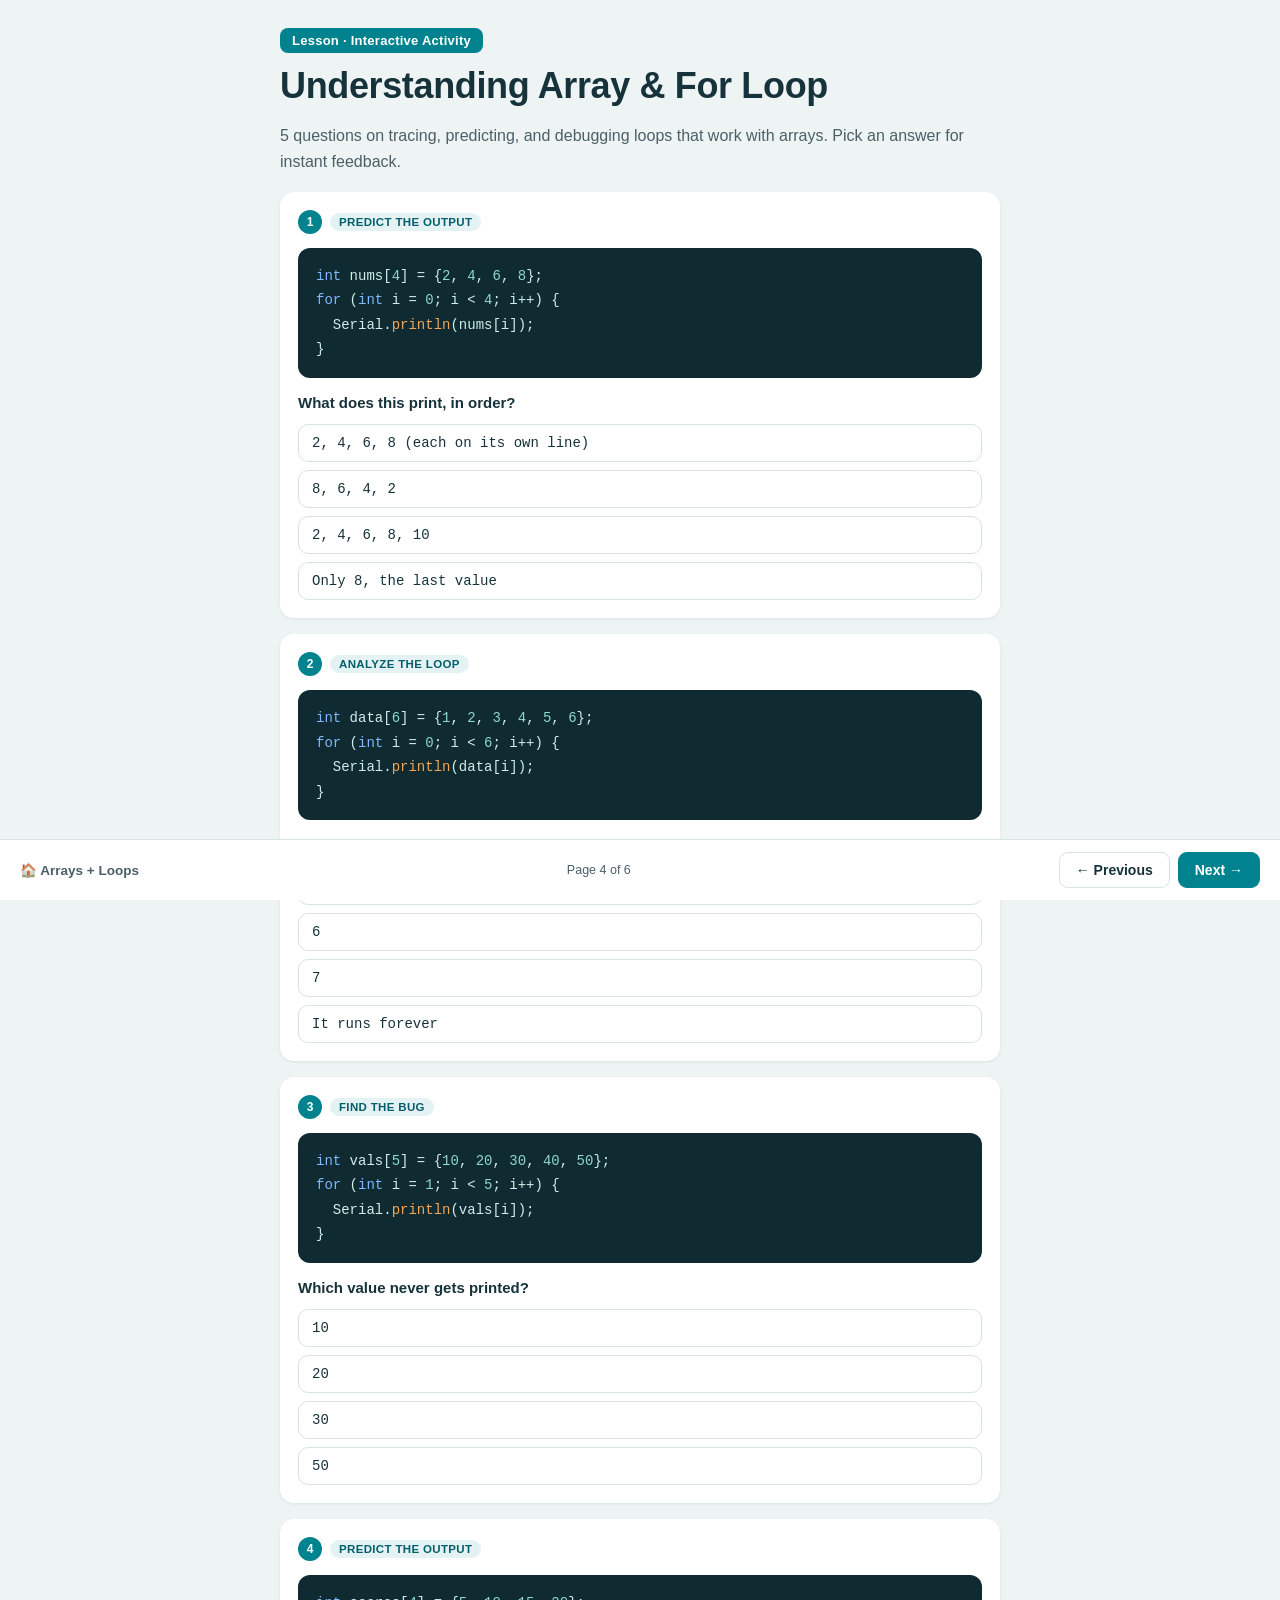
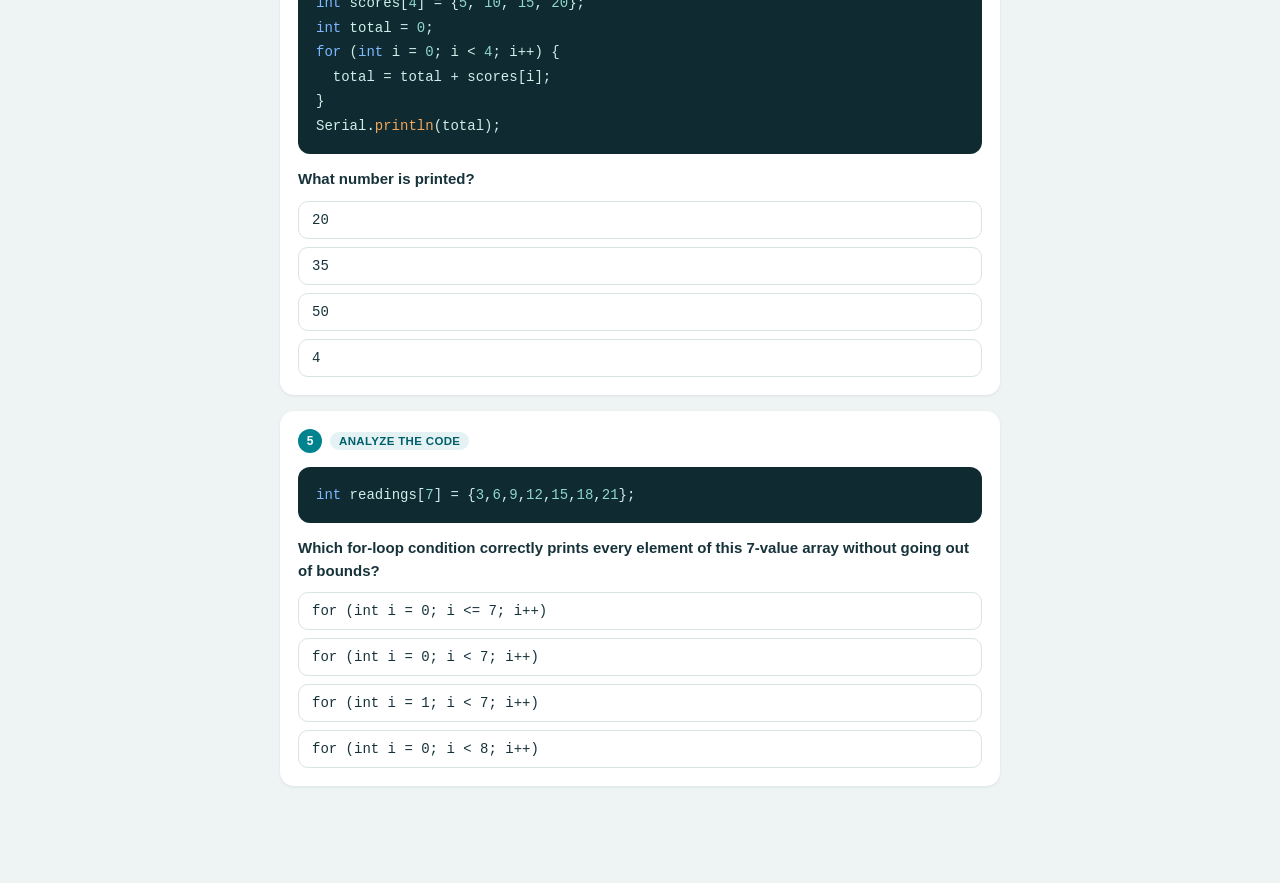
==== activity-array-loop.html @ ba09ce3c "Add files via upload" ====
<!DOCTYPE html>
<html lang="en">
<head>
<meta charset="UTF-8">
<meta name="viewport" content="width=device-width, initial-scale=1, viewport-fit=cover">
<title>Understanding Array & For Loop — Arrays with Loops</title>
<link rel="stylesheet" href="style.css">
</head>
<body>
<div class="wrap">
  <span class="eyebrow">Lesson · Interactive Activity</span>
  <h1>Understanding Array &amp; For Loop</h1>
  <p class="sub">5 questions on tracing, predicting, and debugging loops that work with arrays. Pick an answer for instant feedback.</p>
  <div id="quiz"></div>
</div>
<nav class="pagenav">
  <a class="home" href="index.html">🏠 Arrays + Loops</a>
  <span class="progress">Page 4 of 6</span>
  <div class="links">
    <a class="navbtn" href="syntax.html">← Previous</a>
    <a class="navbtn primary" href="encapsulation-definition.html">Next →</a>
  </div>
</nav>

<script>
(function(){
  var questions = [
    { tag:"Predict the Output",
      code:'<span class="kw">int</span> nums[<span class="num">4</span>] = {<span class="num">2</span>, <span class="num">4</span>, <span class="num">6</span>, <span class="num">8</span>};\n<span class="kw">for</span> (<span class="kw">int</span> i = <span class="num">0</span>; i &lt; <span class="num">4</span>; i++) {\n  Serial.<span class="fn">println</span>(nums[i]);\n}',
      q:"What does this print, in order?",
      options:["2, 4, 6, 8 (each on its own line)","8, 6, 4, 2","2, 4, 6, 8, 10","Only 8, the last value"], correct:0,
      good:"Correct! The loop starts at i=0 and prints each element in order until i reaches 4.",
      bad:"Not quite. i starts at 0 and increases by 1 each time, printing nums[0] through nums[3] in order: 2, 4, 6, 8." },

    { tag:"Analyze the Loop",
      code:'<span class="kw">int</span> data[<span class="num">6</span>] = {<span class="num">1</span>, <span class="num">2</span>, <span class="num">3</span>, <span class="num">4</span>, <span class="num">5</span>, <span class="num">6</span>};\n<span class="kw">for</span> (<span class="kw">int</span> i = <span class="num">0</span>; i &lt; <span class="num">6</span>; i++) {\n  Serial.<span class="fn">println</span>(data[i]);\n}',
      q:"How many times does the loop body run?",
      options:["5","6","7","It runs forever"], correct:1,
      good:"Correct! i takes the values 0 through 5 — that's 6 repeats, matching the array's 6 elements.",
      bad:"Not quite. i runs from 0 up to (but not including) 6 — that's 0,1,2,3,4,5, which is 6 repeats." },

    { tag:"Find the Bug",
      code:'<span class="kw">int</span> vals[<span class="num">5</span>] = {<span class="num">10</span>, <span class="num">20</span>, <span class="num">30</span>, <span class="num">40</span>, <span class="num">50</span>};\n<span class="kw">for</span> (<span class="kw">int</span> i = <span class="num">1</span>; i &lt; <span class="num">5</span>; i++) {\n  Serial.<span class="fn">println</span>(vals[i]);\n}',
      q:"Which value never gets printed?",
      options:["10","20","30","50"], correct:0,
      good:"Correct! The loop starts at i=1 instead of i=0, so vals[0] (which is 10) gets skipped entirely.",
      bad:"Not quite. Since i starts at 1, not 0, the loop skips index 0 — the value 10 is never printed." },

    { tag:"Predict the Output",
      code:'<span class="kw">int</span> scores[<span class="num">4</span>] = {<span class="num">5</span>, <span class="num">10</span>, <span class="num">15</span>, <span class="num">20</span>};\n<span class="kw">int</span> total = <span class="num">0</span>;\n<span class="kw">for</span> (<span class="kw">int</span> i = <span class="num">0</span>; i &lt; <span class="num">4</span>; i++) {\n  total = total + scores[i];\n}\nSerial.<span class="fn">println</span>(total);',
      q:"What number is printed?",
      options:["20","35","50","4"], correct:2,
      good:"Correct! The loop adds every element to total: 5 + 10 + 15 + 20 = 50.",
      bad:"Not quite. The loop adds all four values together: 5 + 10 + 15 + 20 = 50." },

    { tag:"Analyze the Code",
      code:'<span class="kw">int</span> readings[<span class="num">7</span>] = {<span class="num">3</span>,<span class="num">6</span>,<span class="num">9</span>,<span class="num">12</span>,<span class="num">15</span>,<span class="num">18</span>,<span class="num">21</span>};',
      q:"Which for-loop condition correctly prints every element of this 7-value array without going out of bounds?",
      options:["for (int i = 0; i <= 7; i++)","for (int i = 0; i < 7; i++)","for (int i = 1; i < 7; i++)","for (int i = 0; i < 8; i++)"], correct:1,
      good:"Correct! Valid indexes are 0–6. i < 7 stops right after printing index 6 — the last valid element.",
      bad:"Not quite. This array's valid indexes are 0–6. i < 7 is exactly right — the other options either skip index 0 or go out of bounds." }
  ];

  var quizEl = document.getElementById('quiz');
  var score = 0;

  questions.forEach(function(item, qi){
    var card = document.createElement('div');
    card.className = 'qcard';
    var head = document.createElement('div');
    head.className = 'qhead';
    head.innerHTML = '<span class="qnum">' + (qi+1) + '</span><span class="tag">' + item.tag + '</span>';
    card.appendChild(head);

    var codeDiv = document.createElement('div');
    codeDiv.className = 'code';
    codeDiv.innerHTML = item.code;
    card.appendChild(codeDiv);

    var qtext = document.createElement('div');
    qtext.className = 'qtext';
    qtext.textContent = item.q;
    card.appendChild(qtext);

    var opts = document.createElement('div');
    opts.className = 'opts';
    var feedback = document.createElement('div');
    feedback.className = 'feedback';

    item.options.forEach(function(optText, oi){
      var btn = document.createElement('button');
      btn.className = 'opt';
      btn.type = 'button';
      btn.textContent = optText;
      btn.addEventListener('click', function(){
        var allBtns = opts.querySelectorAll('.opt');
        allBtns.forEach(function(b){ b.disabled = true; });
        if(oi === item.correct){
          btn.classList.add('correct');
          feedback.className = 'feedback show good';
          feedback.textContent = item.good;
          score++;
        } else {
          btn.classList.add('incorrect');
          allBtns[item.correct].classList.add('correct');
          feedback.className = 'feedback show bad';
          feedback.textContent = item.bad;
        }
      });
      opts.appendChild(btn);
    });

    card.appendChild(opts);
    card.appendChild(feedback);
    quizEl.appendChild(card);
  });
})();
</script>
</body>
</html>
---- style.css ----
:root{
  --bg:#EEF3F4; --panel:#FFFFFF; --ink:#16323A; --ink-soft:#4B6067;
  --teal:#00838F; --teal-dark:#005F6B; --amber:#F5A623;
  --rail:#D8E3E4;
  --code-bg:#0F2A30; --code-ink:#CFEFEA; --code-num:#8FD8CE;
  --code-str:#FFD98E; --code-cm:#6FA3A8; --code-kw:#7FB8FF; --code-fn:#F2A65A;
}
*{ box-sizing:border-box; }
body{
  margin:0; background:var(--bg); color:var(--ink); min-height:100vh;
  font-family:-apple-system,BlinkMacSystemFont,"Segoe UI",Roboto,Helvetica,Arial,sans-serif;
  padding-top:env(safe-area-inset-top,0px); padding-bottom:env(safe-area-inset-bottom,0px);
  display:flex; flex-direction:column;
}
.wrap{ max-width:760px; margin:0 auto; padding:28px 20px 20px; flex:1; width:100%; }
.eyebrow{ display:inline-block; font-size:13px; font-weight:700; color:#fff; background:var(--teal); padding:5px 12px; border-radius:8px; margin-bottom:12px; letter-spacing:.02em; }
h1{ font-size:clamp(26px,5.5vw,36px); margin:0 0 10px; font-weight:800; letter-spacing:-.01em; }
h2{ font-size:20px; margin:26px 0 8px; font-weight:750; color:var(--teal-dark); }
p{ line-height:1.65; font-size:15.5px; }
.sub{ color:var(--ink-soft); font-size:16px; }
.card{ background:var(--panel); border-radius:14px; padding:20px; box-shadow:0 1px 3px rgba(15,42,48,.08); margin:16px 0; }
.code{ background:var(--code-bg); color:var(--code-ink); border-radius:12px; padding:16px 18px; font-family:ui-monospace,SFMono-Regular,Menlo,Consolas,monospace; font-size:14px; line-height:1.75; overflow-x:auto; white-space:pre; margin:14px 0; }
.kw{ color:var(--code-kw); } .str{ color:var(--code-str); } .num{ color:var(--code-num); } .cm{ color:var(--code-cm); } .fn{ color:var(--code-fn); }
.chip{ display:inline-block; background:rgba(0,131,143,.1); color:var(--teal-dark); padding:2px 8px; border-radius:6px; font-family:ui-monospace,Menlo,Consolas,monospace; font-size:14px; font-weight:700; }
.hero{ text-align:center; padding:60px 20px; }
.hero-icon{ font-size:56px; margin-bottom:8px; }
.btn{ display:inline-block; text-decoration:none; border:none; border-radius:12px; padding:14px 26px; font-size:15.5px; font-weight:700; cursor:pointer; font-family:inherit; }
.btn.primary{ background:var(--teal); color:#fff; }
.btn.primary:hover{ background:var(--teal-dark); }
.diagram{ display:flex; gap:8px; flex-wrap:wrap; justify-content:center; margin:16px 0; }
.slot{ width:60px; height:60px; border:2px solid var(--rail); border-radius:10px; display:flex; align-items:center; justify-content:center; font-weight:700; font-size:17px; background:var(--bg); }
.slot small{ display:block; font-size:11px; color:var(--ink-soft); font-weight:500; }

/* Page navigation bar */
.pagenav{
  position:sticky; bottom:0; background:var(--panel); border-top:1px solid var(--rail);
  padding:12px 20px; display:flex; align-items:center; justify-content:space-between; gap:10px; flex-wrap:wrap;
  padding-bottom:calc(12px + env(safe-area-inset-bottom,0px));
}
.pagenav .home{ font-size:13.5px; color:var(--ink-soft); text-decoration:none; font-weight:600; }
.pagenav .home:hover{ color:var(--teal-dark); }
.pagenav .progress{ font-size:12.5px; color:var(--ink-soft); }
.pagenav .links{ display:flex; gap:8px; }
.navbtn{ text-decoration:none; font-size:14px; font-weight:700; padding:9px 16px; border-radius:9px; border:1.5px solid var(--rail); color:var(--ink); }
.navbtn:hover{ border-color:var(--teal); color:var(--teal-dark); }
.navbtn.primary{ background:var(--teal); color:#fff; border-color:var(--teal); }
.navbtn.primary:hover{ background:var(--teal-dark); }

/* Trace table */
table.trace{ width:100%; border-collapse:collapse; margin:14px 0; font-size:14px; }
table.trace th, table.trace td{ padding:9px 10px; text-align:center; border-bottom:1px solid var(--rail); }
table.trace th{ color:var(--teal-dark); font-size:12.5px; text-transform:uppercase; letter-spacing:.03em; }
table.trace td.mono{ font-family:ui-monospace,Menlo,Consolas,monospace; }
table.trace tr.stop td{ color:var(--ink-soft); font-style:italic; }

/* Fill-in-the-blank inputs (reused across quiz/activity pages) */
input.blank{ width:30px; text-align:center; font-family:inherit; font-size:13.5px; font-weight:700; background:#fff; color:var(--teal-dark); border:none; border-bottom:2px solid var(--amber); border-radius:3px 3px 0 0; padding:1px 2px; outline:none; }
input.blank:focus{ border-bottom-color:var(--teal); background:#fffdf5; }
input.blank.correct{ border-bottom-color:var(--good,#2E7D32); background:#E8F5E9; color:#2E7D32; }
input.blank.incorrect{ border-bottom-color:var(--bad,#C62828); background:#FDECEA; color:#C62828; }

/* Quiz cards (reused from practice-challenge style) */
.qcard{ background:var(--panel); border-radius:14px; padding:18px; box-shadow:0 1px 3px rgba(15,42,48,.08); margin-bottom:16px; }
.qhead{ display:flex; align-items:center; gap:8px; margin-bottom:10px; flex-wrap:wrap; }
.qnum{ display:inline-flex; align-items:center; justify-content:center; width:24px; height:24px; border-radius:50%; background:var(--teal); color:#fff; font-size:12px; font-weight:800; flex:0 0 auto; }
.tag{ font-size:11.5px; font-weight:700; text-transform:uppercase; letter-spacing:.03em; color:var(--teal-dark); background:rgba(0,131,143,.1); padding:3px 9px; border-radius:20px; }
.qtext{ font-size:15px; font-weight:600; margin:2px 0 10px; line-height:1.5; }
.opts{ display:flex; flex-direction:column; gap:8px; }
.opt{ text-align:left; padding:10px 13px; border-radius:10px; border:1.5px solid var(--rail); background:var(--panel); color:var(--ink); font-size:14px; font-family:ui-monospace,Menlo,Consolas,monospace; cursor:pointer; }
.opt:hover{ border-color:var(--teal); }
.opt:disabled{ cursor:default; }
.opt.correct{ border-color:#2E7D32; background:#E8F5E9; color:#2E7D32; font-weight:700; }
.opt.incorrect{ border-color:#C62828; background:#FDECEA; color:#C62828; font-weight:700; }
.feedback{ margin-top:10px; font-size:13.5px; line-height:1.5; padding:10px 12px; border-radius:8px; display:none; font-family:-apple-system,BlinkMacSystemFont,sans-serif; }
.feedback.show{ display:block; }
.feedback.good{ background:#E8F5E9; color:#2E7D32; }
.feedback.bad{ background:#FDECEA; color:#C62828; }

.controls{ display:flex; gap:10px; flex-wrap:wrap; align-items:center; margin-top:16px; }
button.btn{ border:none; border-radius:10px; padding:11px 18px; font-size:14.5px; font-weight:700; cursor:pointer; font-family:inherit; }
.btn.ghost{ background:transparent; color:var(--ink-soft); border:1.5px solid var(--rail); }
.btn.ghost:hover{ border-color:var(--teal); color:var(--teal-dark); }
.result{ margin-top:14px; padding:12px 14px; border-radius:10px; font-size:14.5px; font-weight:600; display:none; }
.result.show{ display:block; }
.result.good{ background:#E8F5E9; color:#2E7D32; }
.result.mixed{ background:#FDECEA; color:#C62828; }
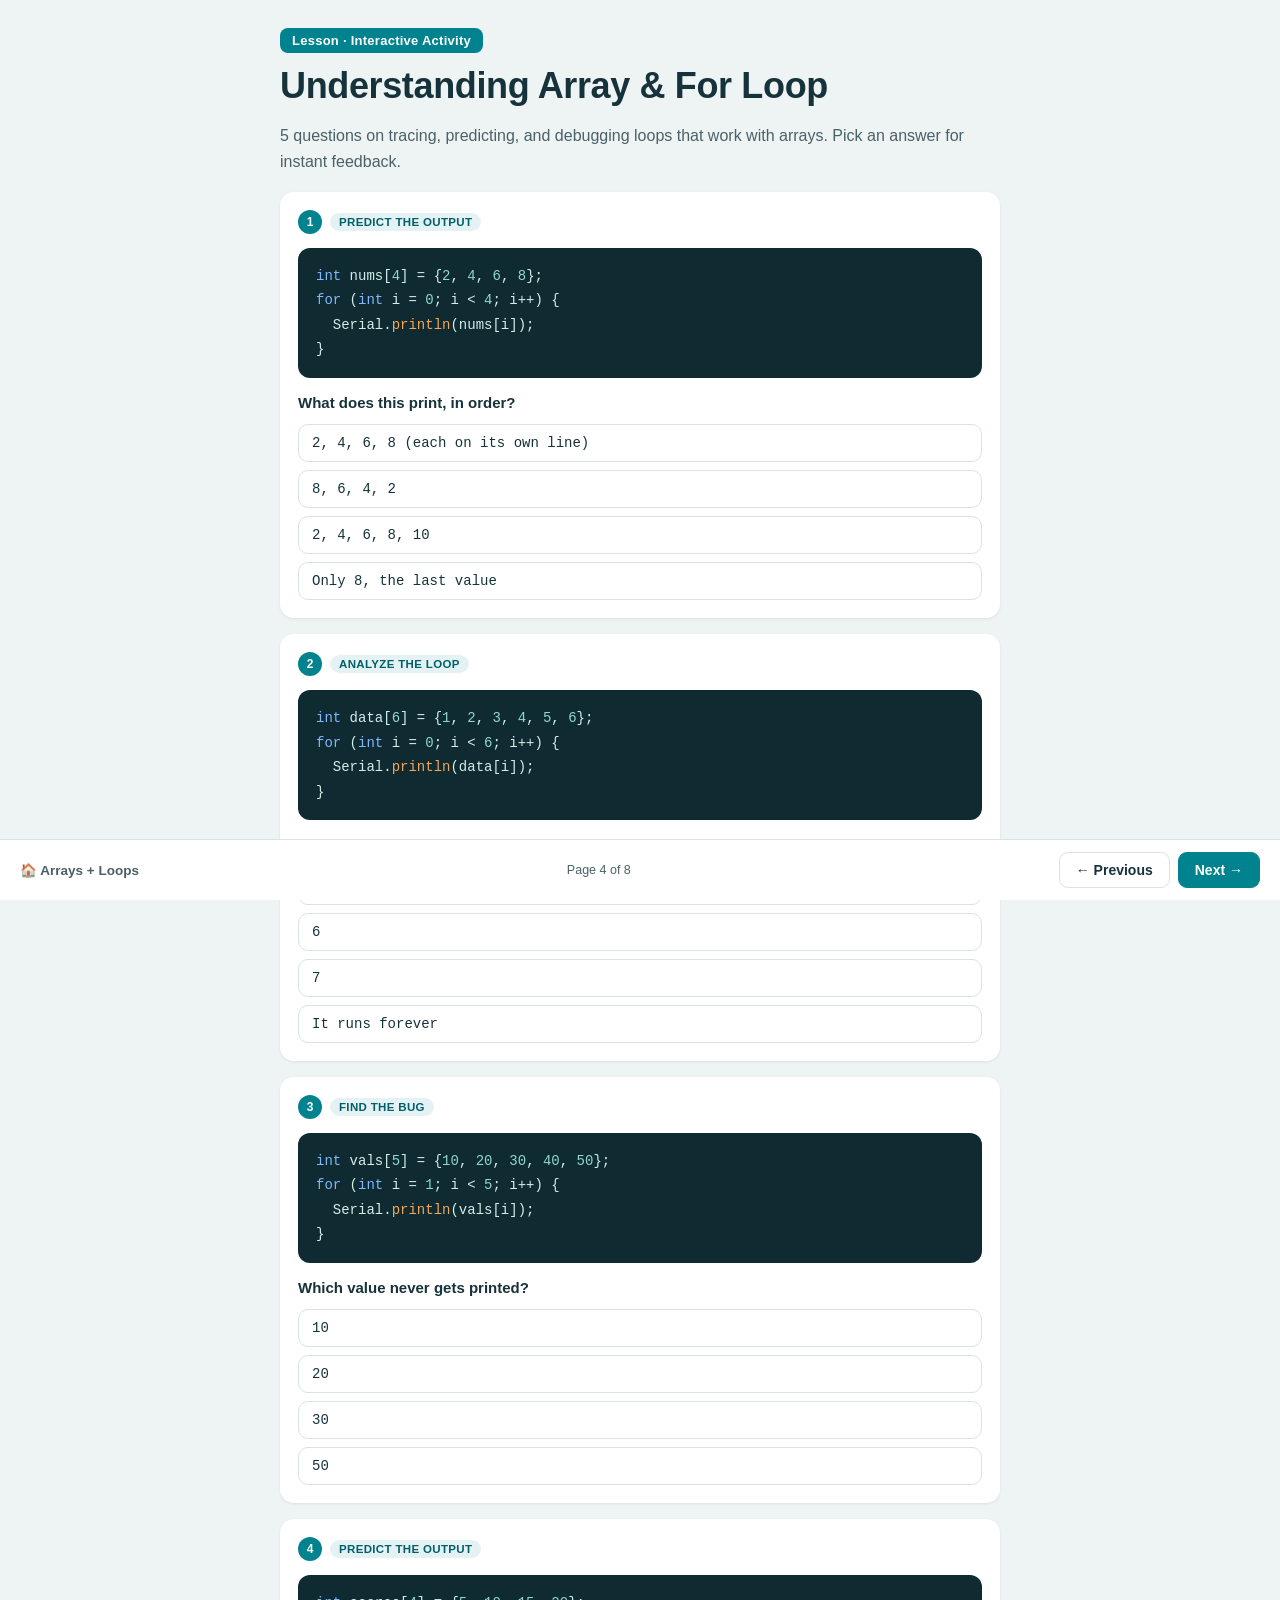
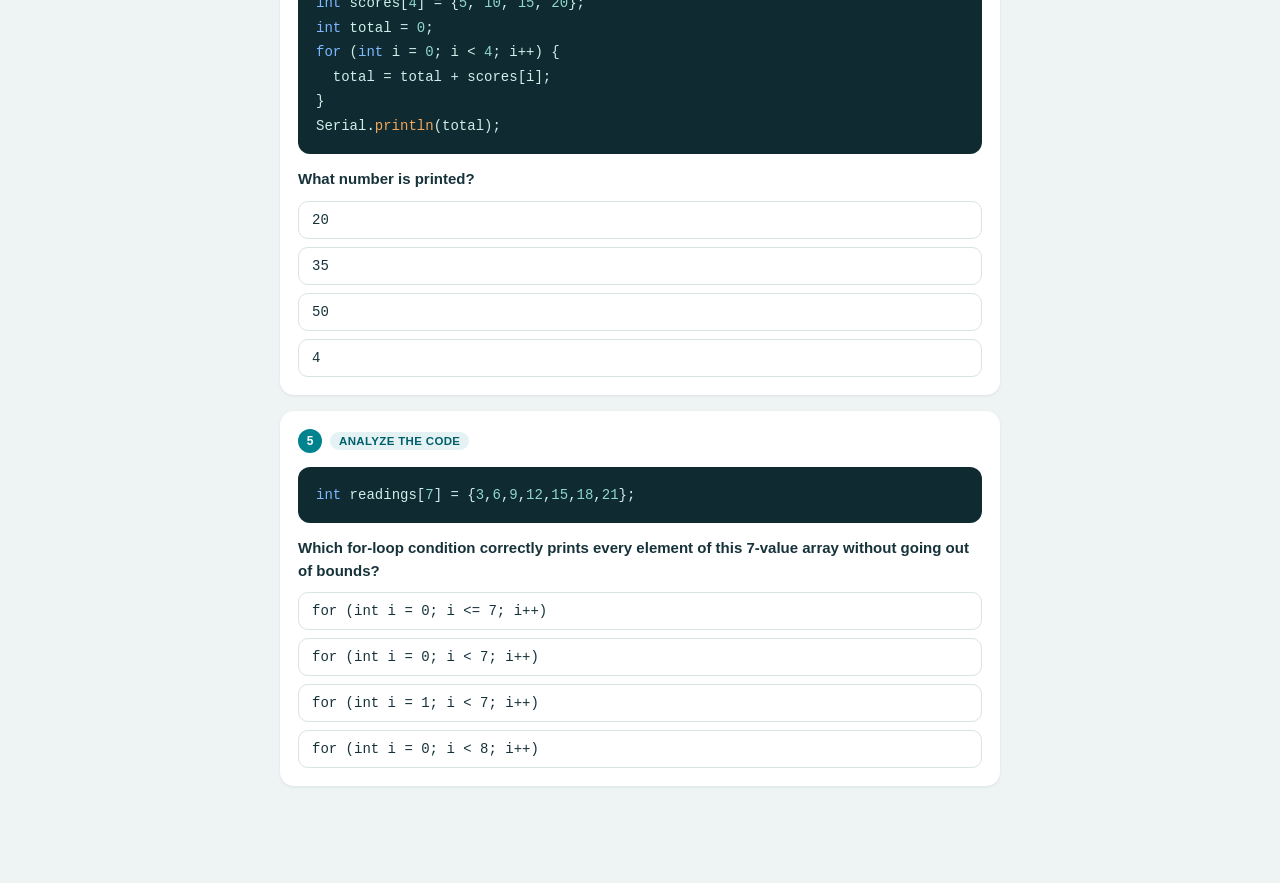
==== commit de434757: "Add files via upload" ====
--- a/activity-array-loop.html
+++ b/activity-array-loop.html
@@ -15,10 +15,10 @@
 </div>
 <nav class="pagenav">
   <a class="home" href="index.html">🏠 Arrays + Loops</a>
-  <span class="progress">Page 4 of 6</span>
+  <span class="progress">Page 4 of 8</span>
   <div class="links">
     <a class="navbtn" href="syntax.html">← Previous</a>
-    <a class="navbtn primary" href="encapsulation-definition.html">Next →</a>
+    <a class="navbtn primary" href="user-input-definition.html">Next →</a>
   </div>
 </nav>
 
